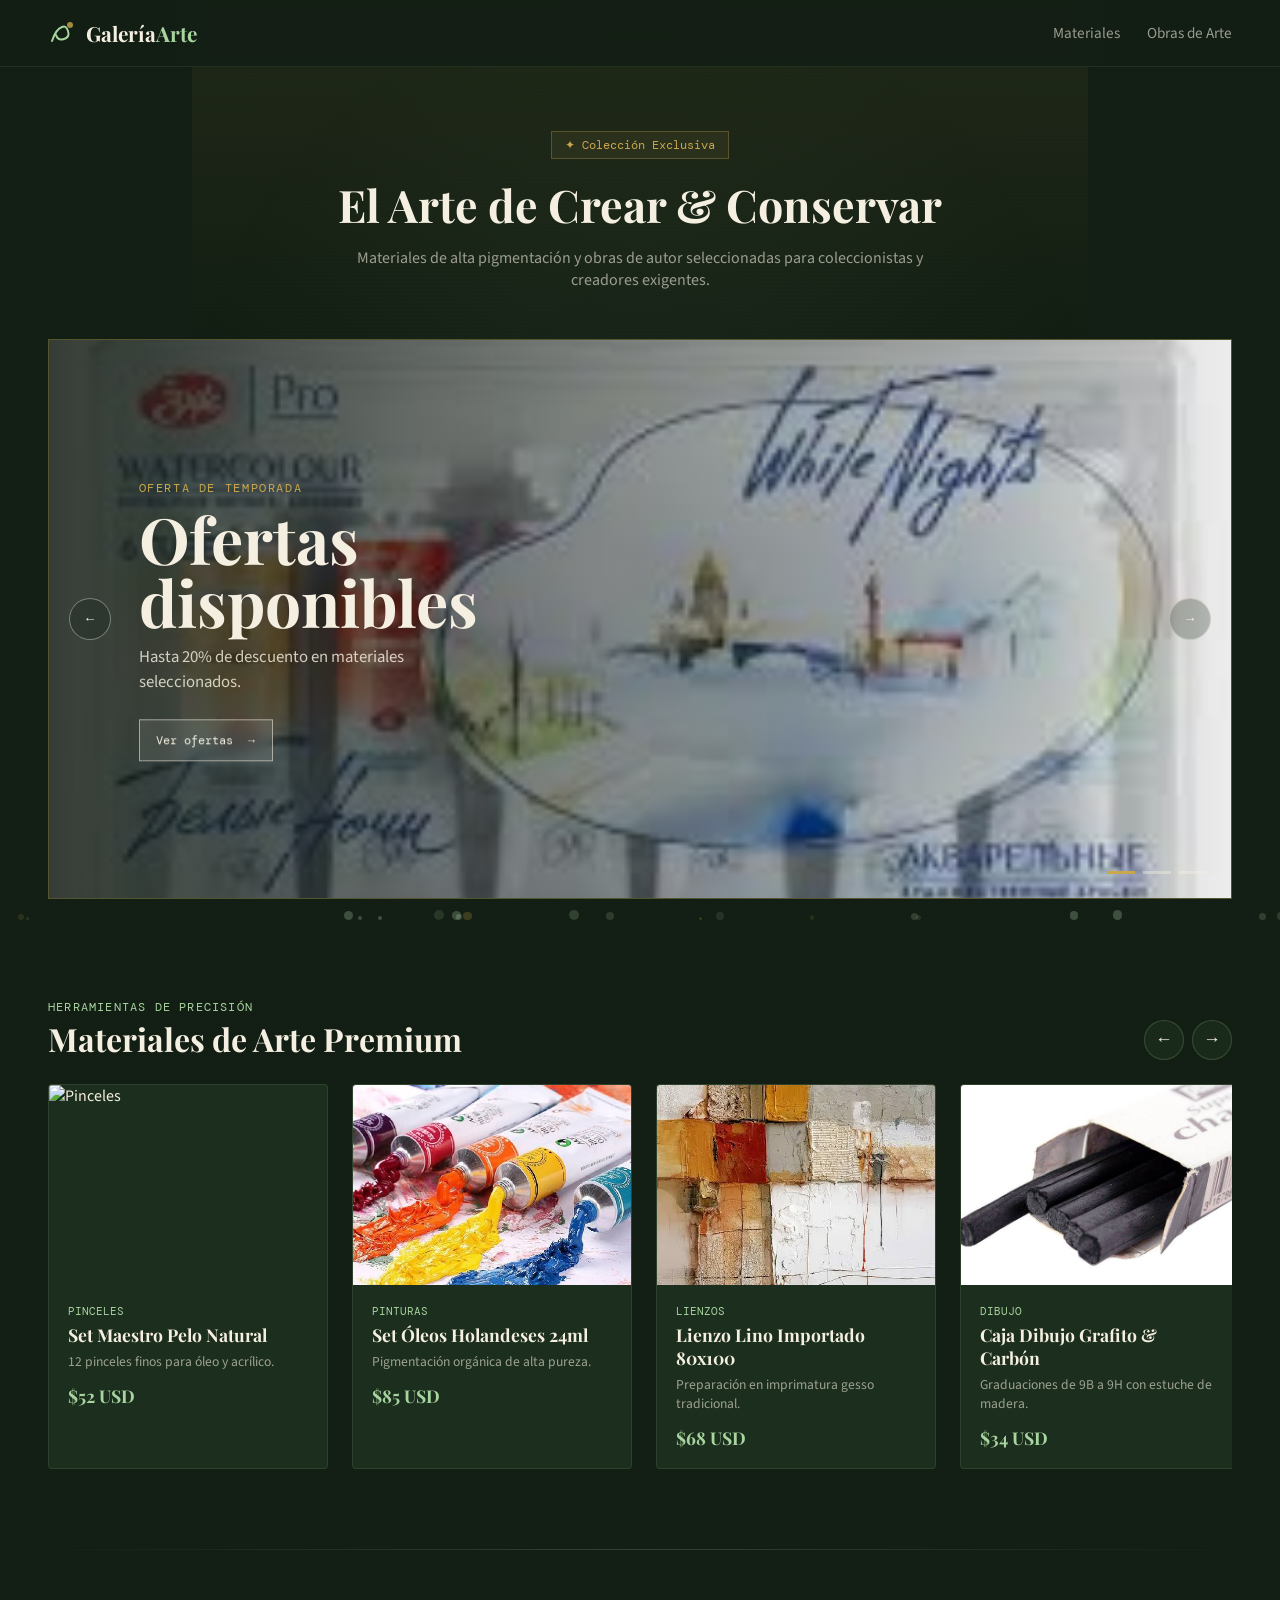
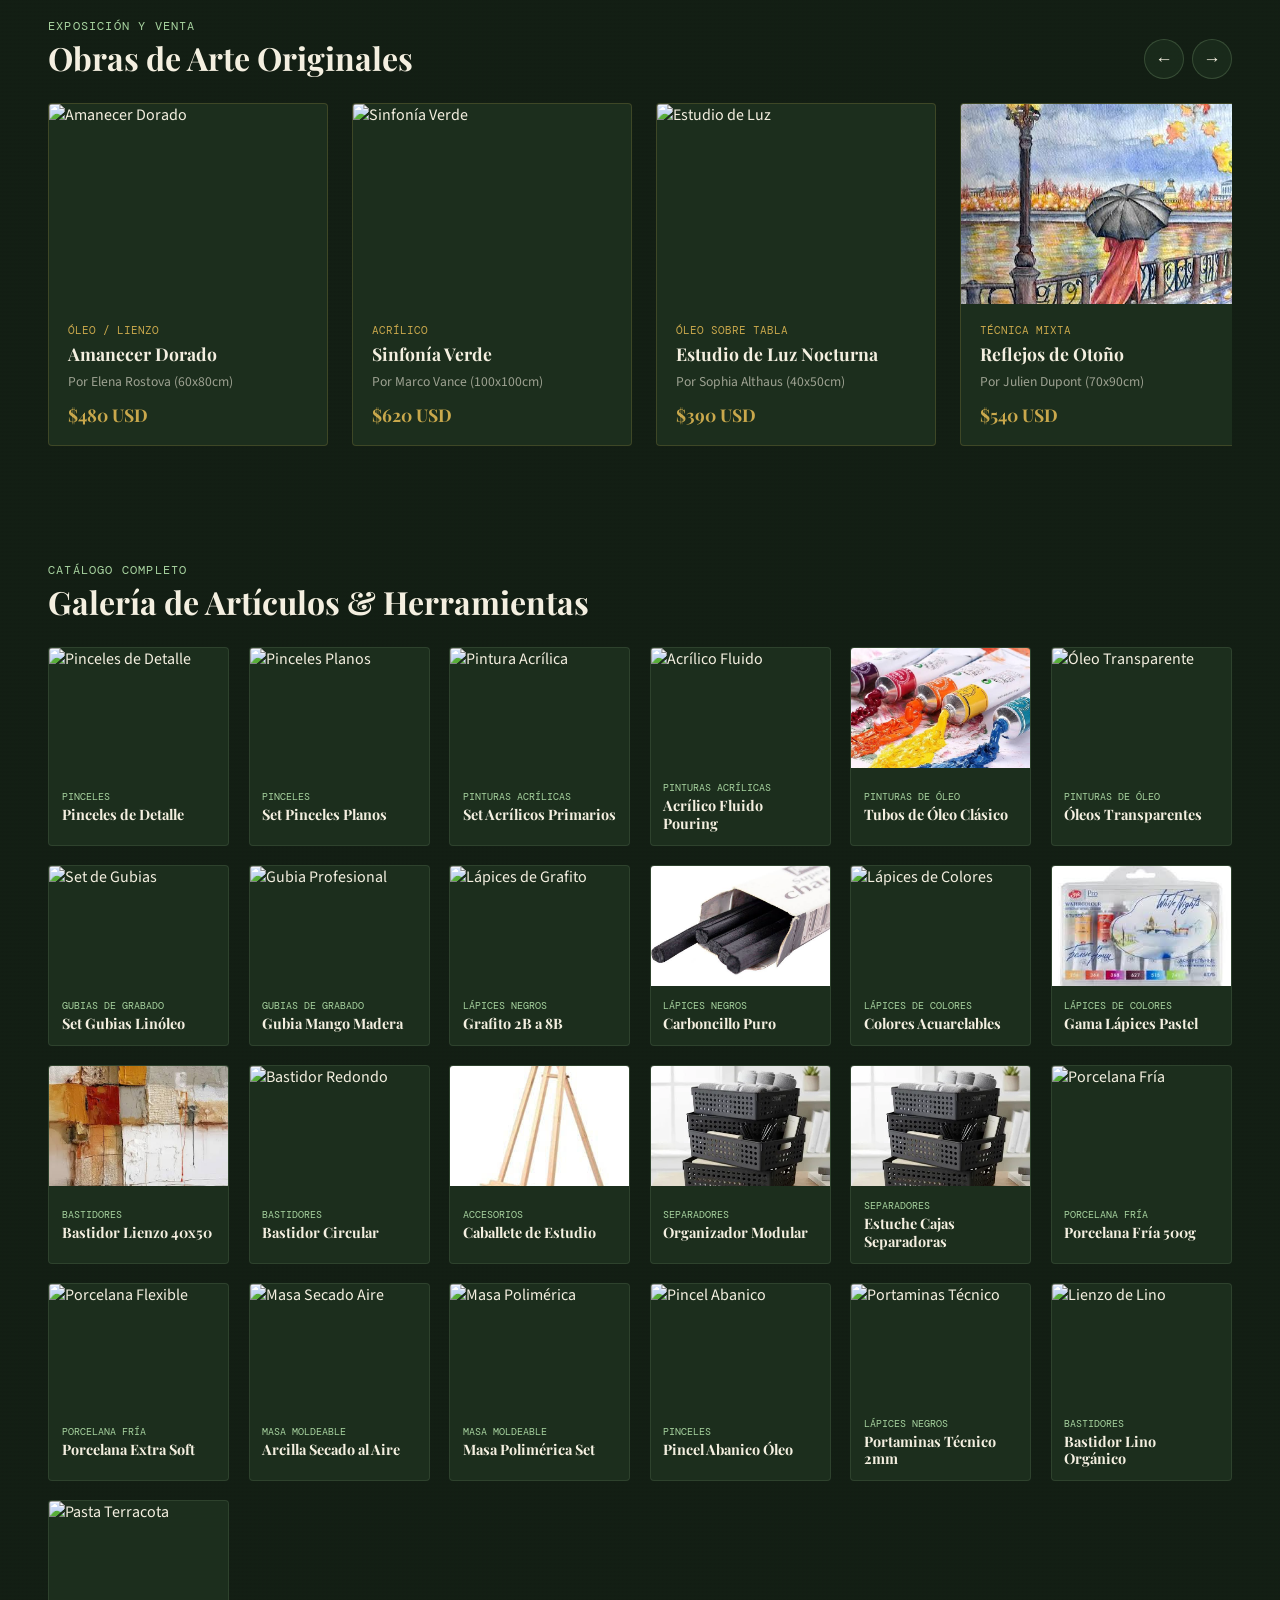
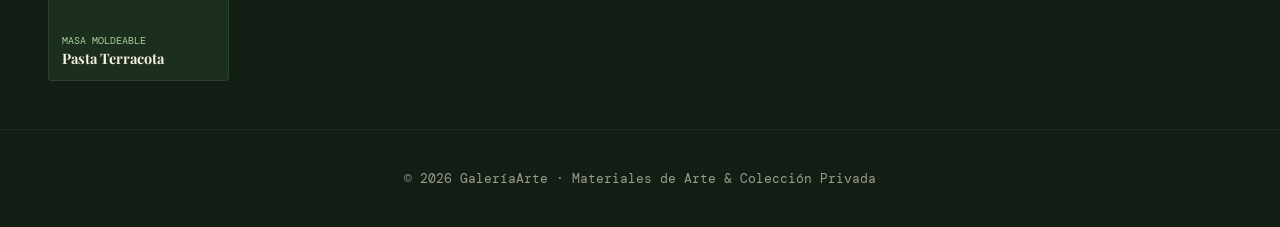
==== index.html @ 0650a0ff "Rename indet.html to index.html" ====
<!DOCTYPE html>
<html lang="es">
<head>
  <meta charset="UTF-8">
  <meta name="viewport" content="width=device-width, initial-scale=1.0">
  <title>GaleríaArte · Materiales y Obras</title>

  <link rel="preconnect" href="https://fonts.googleapis.com">
  <link rel="preconnect" href="https://fonts.gstatic.com" crossorigin>
  <link href="https://fonts.googleapis.com/css2?family=Playfair+Display:ital,wght@0,400;0,600;0,700;1,400&family=Source+Sans+3:wght@300;400;500;600&family=DM+Mono:wght@400;500&display=swap" rel="stylesheet">

  <link rel="stylesheet" href="style.css">
</head>
<body class="wall-texture">

  <div class="museum-spotlight" id="spotlight"></div>
  <div class="light-beam"></div>
  <div id="particles-container"></div>
  
  

  <nav class="navbar">
    <div class="logo">
      <svg width="28" height="28" viewBox="0 0 28 28" fill="none">
        <path d="M4,22 Q8,10 14,8 Q18,6 20,12 Q22,18 16,20 Q10,22 8,16" stroke="#a8d4a0" stroke-width="2" fill="none" stroke-linecap="round"/>
        <circle cx="22" cy="6" r="3" fill="#c9a84c" opacity="0.8"/>
      </svg>
      <span>Galería<span>Arte</span></span>
    </div>
    <div class="nav-links">
      <a href="#materiales">Materiales</a>
      <a href="#obras">Obras de Arte</a>
    </div>
  </nav>

  <header class="hero">
    <div class="hero-content">
      <span class="badge">✦ Colección Exclusiva</span>
      <h1>El Arte de Crear & Conservar</h1>
      <p>Materiales de alta pigmentación y obras de autor seleccionadas para coleccionistas y creadores exigentes.</p>
    </div>
  </header>

  <section class="offers-carousel" aria-label="Ofertas disponibles">
    <div class="offers-track" id="offers-track">
      <article class="offer-slide is-active">
        <img src="Acuarelas.jpg" alt="Paleta de acuarelas en oferta">
        <div class="offer-overlay">
          <span class="offer-kicker">OFERTA DE TEMPORADA</span>
          <h2>Ofertas disponibles</h2>
          <p>Hasta 20% de descuento en materiales seleccionados.</p>
          <a class="offer-button" href="#materiales">Ver ofertas <span aria-hidden="true">&rarr;</span></a>
        </div>
      </article>
      <article class="offer-slide">
        <img src="Oleo%20en%20tubos.jpg" alt="Tubos de óleo en oferta">
        <div class="offer-overlay">
          <span class="offer-kicker">SELECCIÓN DEL MES</span>
          <h2>Color que permanece</h2>
          <p>Óleos premium con precio especial por tiempo limitado.</p>
          <a class="offer-button" href="#materiales">Descubrir selección <span aria-hidden="true">&rarr;</span></a>
        </div>
      </article>
      <article class="offer-slide">
        <img src="Caballete.jpg" alt="Caballete de estudio en oferta">
        <div class="offer-overlay">
          <span class="offer-kicker">PARA TU ESTUDIO</span>
          <h2>Equipa tu espacio</h2>
          <p>Accesorios de estudio con envío especial esta semana.</p>
          <a class="offer-button" href="#materiales">Ver accesorios <span aria-hidden="true">&rarr;</span></a>
        </div>
      </article>
    </div>
    <button class="offer-arrow offer-arrow-prev" type="button" aria-label="Oferta anterior">&larr;</button>
    <button class="offer-arrow offer-arrow-next" type="button" aria-label="Siguiente oferta">&rarr;</button>
    <div class="offer-dots" aria-label="Seleccionar oferta">
      <button class="offer-dot is-active" type="button" aria-label="Mostrar oferta 1"></button>
      <button class="offer-dot" type="button" aria-label="Mostrar oferta 2"></button>
      <button class="offer-dot" type="button" aria-label="Mostrar oferta 3"></button>
    </div>
  </section>

  <section class="section-container" id="materiales">
    <div class="section-header">
      <div>
        <span class="section-subtitle">HERRAMIENTAS DE PRECISIÓN</span>
        <h2 class="section-title">Materiales de Arte Premium</h2>
      </div>
      <div class="carousel-controls">
        <button class="btn-arrow" onclick="scrollCarousel('carousel-materiales', -320)">&larr;</button>
        <button class="btn-arrow" onclick="scrollCarousel('carousel-materiales', 320)">&rarr;</button>
      </div>
    </div>

    <div class="carousel-wrapper">
      <div class="carousel-track" id="carousel-materiales">
        <div class="museum-card">
          <div class="card-image"><img src="https://images.unsplash.com/photo-1513364776144-60967b0f800f?w=600&fit=crop" alt="Pinceles"></div>
          <div class="card-info">
            <span class="card-cat">PINCELES</span>
            <h3>Set Maestro Pelo Natural</h3>
            <p>12 pinceles finos para óleo y acrílico.</p>
            <div class="card-price">$52 USD</div>
          </div>
        </div>
        <div class="museum-card">
          <div class="card-image"><img src="Oleo%20en%20tubos.jpg" alt="Óleos"></div>
          <div class="card-info">
            <span class="card-cat">PINTURAS</span>
            <h3>Set Óleos Holandeses 24ml</h3>
            <p>Pigmentación orgánica de alta pureza.</p>
            <div class="card-price">$85 USD</div>
          </div>
        </div>
        <div class="museum-card">
          <div class="card-image"><img src="orizonte%20de%20texturas.jpg" alt="Lienzo"></div>
          <div class="card-info">
            <span class="card-cat">LIENZOS</span>
            <h3>Lienzo Lino Importado 80x100</h3>
            <p>Preparación en imprimatura gesso tradicional.</p>
            <div class="card-price">$68 USD</div>
          </div>
        </div>
        <div class="museum-card">
          <div class="card-image"><img src="Carboncillo.jpg" alt="Lápices"></div>
          <div class="card-info">
            <span class="card-cat">DIBUJO</span>
            <h3>Caja Dibujo Grafito & Carbón</h3>
            <p>Graduaciones de 9B a 9H con estuche de madera.</p>
            <div class="card-price">$34 USD</div>
          </div>
        </div>
        <div class="museum-card">
          <div class="card-image"><img src="Acuarelas.jpg" alt="Acuarelas"></div>
          <div class="card-info">
            <span class="card-cat">PINTURAS</span>
            <h3>Paleta Acuarela Botánica</h3>
            <p>24 godets metálicos de brillo natural.</p>
            <div class="card-price">$60 USD</div>
          </div>
        </div>
        <div class="museum-card">
          <div class="card-image"><img src="Caballete.jpg" alt="Caballete"></div>
          <div class="card-info">
            <span class="card-cat">ACCESORIOS</span>
            <h3>Caballete de Estudio Madera</h3>
            <p>Estructura regulable en haya maciza.</p>
            <div class="card-price">$110 USD</div>
          </div>
        </div>
        <div class="museum-card">
          <div class="card-image"><img src="https://images.unsplash.com/photo-1607604276583-eef5d076aa5f?w=600&fit=crop" alt="Papel"></div>
          <div class="card-info">
            <span class="card-cat">PAPELES</span>
            <h3>Bloc Algodón 300g Acuarela</h3>
            <p>20 hojas de grano fino prensado en frío.</p>
            <div class="card-price">$29 USD</div>
          </div>
        </div>
        <div class="museum-card">
          <div class="card-image"><img src="https://images.unsplash.com/photo-1569172122301-bc5008bc09c5?w=600&fit=crop" alt="Paleta"></div>
          <div class="card-info">
            <span class="card-cat">ACCESORIOS</span>
            <h3>Paleta de Vidrio Templado</h3>
            <p>Superficie neutra fácil de limpiar.</p>
            <div class="card-price">$38 USD</div>
          </div>
        </div>
        <div class="museum-card">
          <div class="card-image"><img src="Cajon%20organizador.webp" alt="Cajón organizador"></div>
          <div class="card-info">
            <span class="card-cat">ORGANIZACIÓN</span>
            <h3>Cajón Organizador de Estudio</h3>
            <p>Compartimentos para guardar herramientas y materiales.</p>
            <div class="card-price">$45 USD</div>
          </div>
        </div>
      </div>
    </div>
  </section>

  <div class="divider"></div>

  <section class="section-container" id="obras">
    <div class="section-header">
      <div>
        <span class="section-subtitle">EXPOSICIÓN Y VENTA</span>
        <h2 class="section-title">Obras de Arte Originales</h2>
      </div>
      <div class="carousel-controls">
        <button class="btn-arrow" onclick="scrollCarousel('carousel-obras', -320)">&larr;</button>
        <button class="btn-arrow" onclick="scrollCarousel('carousel-obras', 320)">&rarr;</button>
      </div>
    </div>

    <div class="carousel-wrapper">
      <div class="carousel-track" id="carousel-obras">
        <div class="museum-card artwork-card">
          <div class="card-image"><img src="https://images.unsplash.com/photo-1579783900882-c0d3dad7b119?w=600&fit=crop" alt="Amanecer Dorado"></div>
          <div class="card-info">
            <span class="card-cat">ÓLEO / LIENZO</span>
            <h3>Amanecer Dorado</h3>
            <p>Por Elena Rostova (60x80cm)</p>
            <div class="card-price gold">$480 USD</div>
          </div>
        </div>
        <div class="museum-card artwork-card">
          <div class="card-image"><img src="https://images.unsplash.com/photo-1541701494587-cb58502866ab?w=600&fit=crop" alt="Sinfonía Verde"></div>
          <div class="card-info">
            <span class="card-cat">ACRÍLICO</span>
            <h3>Sinfonía Verde</h3>
            <p>Por Marco Vance (100x100cm)</p>
            <div class="card-price gold">$620 USD</div>
          </div>
        </div>
        <div class="museum-card artwork-card">
          <div class="card-image"><img src="https://images.unsplash.com/photo-1578321272176-b7bbc0679853?w=600&fit=crop" alt="Estudio de Luz"></div>
          <div class="card-info">
            <span class="card-cat">ÓLEO SOBRE TABLA</span>
            <h3>Estudio de Luz Nocturna</h3>
            <p>Por Sophia Althaus (40x50cm)</p>
            <div class="card-price gold">$390 USD</div>
          </div>
        </div>
        <div class="museum-card artwork-card">
          <div class="card-image"><img src="Reflejos%20de%20Otoño.jpg" alt="Reflejos"></div>
          <div class="card-info">
            <span class="card-cat">TÉCNICA MIXTA</span>
            <h3>Reflejos de Otoño</h3>
            <p>Por Julien Dupont (70x90cm)</p>
            <div class="card-price gold">$540 USD</div>
          </div>
        </div>
        <div class="museum-card artwork-card">
          <div class="card-image"><img src="https://images.unsplash.com/photo-1513364776144-60967b0f800f?w=600&fit=crop" alt="Geometría"></div>
          <div class="card-info">
            <span class="card-cat">ABSTRACTO</span>
            <h3>Geometría de la Mente</h3>
            <p>Por Clara Morales (80x120cm)</p>
            <div class="card-price gold">$710 USD</div>
          </div>
        </div>
        <div class="museum-card artwork-card">
          <div class="card-image"><img src="https://images.unsplash.com/photo-1579783900882-c0d3dad7b119?w=600&fit=crop" alt="Crepúsculo"></div>
          <div class="card-info">
            <span class="card-cat">ACUARELA FINAS</span>
            <h3>Crepúsculo Efímero</h3>
            <p>Por Hiroshi Tanaka (50x70cm)</p>
            <div class="card-price gold">$310 USD</div>
          </div>
        </div>
        <div class="museum-card artwork-card">
          <div class="card-image"><img src="https://images.unsplash.com/photo-1607604276583-eef5d076aa5f?w=600&fit=crop" alt="Retrato"></div>
          <div class="card-info">
            <span class="card-cat">CARBONCILLO</span>
            <h3>Sombra y Mirada</h3>
            <p>Por Mateo Benítez (45x60cm)</p>
            <div class="card-price gold">$280 USD</div>
          </div>
        </div>
        <div class="museum-card artwork-card">
          <div class="card-image"><img src="https://images.unsplash.com/photo-1578321272176-b7bbc0679853?w=600&fit=crop" alt="Horizonte"></div>
          <div class="card-info">
            <span class="card-cat">ÓLEO ESPÁTULA</span>
            <h3>Horizonte de Texturas</h3>
            <p>Por Andrea Castelli (90x90cm)</p>
            <div class="card-price gold">$850 USD</div>
          </div>
        </div>
      </div>
    </div>
  </section>
  <!-- SECCIÓN GALERÍA CATÁLOGO 4x6 (24 ARTÍCULOS) -->
<section class="section-container" id="galeria-catalogo">
  <div class="section-header">
    <div>
      <span class="section-subtitle">CATÁLOGO COMPLETO</span>
      <h2 class="section-title">Galería de Artículos & Herramientas</h2>
    </div>
  </div>

  <div class="gallery-grid-4x6">
    <!-- 1. Pinceles -->
    <div class="grid-item">
      <div class="item-img"><img src="https://images.unsplash.com/photo-1513364776144-60967b0f800f?w=500&fit=crop" alt="Pinceles de Detalle"></div>
      <div class="item-info">
        <span class="item-cat">Pinceles</span>
        <h4>Pinceles de Detalle</h4>
      </div>
    </div>
    <!-- 2. Pinceles -->
    <div class="grid-item">
      <div class="item-img"><img src="https://images.unsplash.com/photo-1580582932707-520aed937b7b?w=500&fit=crop" alt="Pinceles Planos"></div>
      <div class="item-info">
        <span class="item-cat">Pinceles</span>
        <h4>Set Pinceles Planos</h4>
      </div>
    </div>

    <!-- 3. Pinturas Acrílicas -->
    <div class="grid-item">
      <div class="item-img"><img src="https://images.unsplash.com/photo-1560421683-6856ea585c78?w=500&fit=crop" alt="Pintura Acrílica"></div>
      <div class="item-info">
        <span class="item-cat">Pinturas Acrílicas</span>
        <h4>Set Acrílicos Primarios</h4>
      </div>
    </div>
    <!-- 4. Pinturas Acrílicas -->
    <div class="grid-item">
      <div class="item-img"><img src="https://images.unsplash.com/photo-1579783900882-c0d3dad7b119?w=500&fit=crop" alt="Acrílico Fluido"></div>
      <div class="item-info">
        <span class="item-cat">Pinturas Acrílicas</span>
        <h4>Acrílico Fluido Pouring</h4>
      </div>
    </div>

    <!-- 5. Pinturas de Óleo -->
    <div class="grid-item">
      <div class="item-img"><img src="Oleo%20en%20tubos.jpg" alt="Óleos Profesionales"></div>
      <div class="item-info">
        <span class="item-cat">Pinturas de Óleo</span>
        <h4>Tubos de Óleo Clásico</h4>
      </div>
    </div>
    <!-- 6. Pinturas de Óleo -->
    <div class="grid-item">
      <div class="item-img"><img src="https://images.unsplash.com/photo-1541701494587-cb58502866ab?w=500&fit=crop" alt="Óleo Transparente"></div>
      <div class="item-info">
        <span class="item-cat">Pinturas de Óleo</span>
        <h4>Óleos Transparentes</h4>
      </div>
    </div>

    <!-- 7. Gubias de Grabado -->
    <div class="grid-item">
      <div class="item-img"><img src="https://images.unsplash.com/photo-1544717305-2782549b5136?w=500&fit=crop" alt="Set de Gubias"></div>
      <div class="item-info">
        <span class="item-cat">Gubias de Grabado</span>
        <h4>Set Gubias Linóleo</h4>
      </div>
    </div>
    <!-- 8. Gubias de Grabado -->
    <div class="grid-item">
      <div class="item-img"><img src="https://images.unsplash.com/photo-1503387762-592deb58ef4e?w=500&fit=crop" alt="Gubia Profesional"></div>
      <div class="item-info">
        <span class="item-cat">Gubias de Grabado</span>
        <h4>Gubia Mango Madera</h4>
      </div>
    </div>

    <!-- 9. Lápices Negros -->
    <div class="grid-item">
      <div class="item-img"><img src="https://images.unsplash.com/photo-1513542789411-b6a5d4f31634?w=500&fit=crop" alt="Lápices de Grafito"></div>
      <div class="item-info">
        <span class="item-cat">Lápices Negros</span>
        <h4>Grafito 2B a 8B</h4>
      </div>
    </div>
    <!-- 10. Lápices Negros -->
    <div class="grid-item">
      <div class="item-img"><img src="Carboncillo.jpg" alt="Lápiz Carboncillo"></div>
      <div class="item-info">
        <span class="item-cat">Lápices Negros</span>
        <h4>Carboncillo Puro</h4>
      </div>
    </div>

    <!-- 11. Lápices de Colores -->
    <div class="grid-item">
      <div class="item-img"><img src="https://images.unsplash.com/photo-1618005182384-a83a8bd57fbe?w=500&fit=crop" alt="Lápices de Colores"></div>
      <div class="item-info">
        <span class="item-cat">Lápices de Colores</span>
        <h4>Colores Acuarelables</h4>
      </div>
    </div>
    <!-- 12. Lápices de Colores -->
    <div class="grid-item">
      <div class="item-img"><img src="Acuarelas.jpg" alt="Lápices Pastel"></div>
      <div class="item-info">
        <span class="item-cat">Lápices de Colores</span>
        <h4>Gama Lápices Pastel</h4>
      </div>
    </div>

    <!-- 13. Bastidores -->
    <div class="grid-item">
      <div class="item-img"><img src="orizonte%20de%20texturas.jpg" alt="Bastidor Entelado"></div>
      <div class="item-info">
        <span class="item-cat">Bastidores</span>
        <h4>Bastidor Lienzo 40x50</h4>
      </div>
    </div>
    <!-- 14. Bastidores -->
    <div class="grid-item">
      <div class="item-img"><img src="https://images.unsplash.com/photo-1578321272176-b7bbc0679853?w=500&fit=crop" alt="Bastidor Redondo"></div>
      <div class="item-info">
        <span class="item-cat">Bastidores</span>
        <h4>Bastidor Circular</h4>
      </div>
    </div>

    <!-- Caballete de estudio -->
    <div class="grid-item">
      <div class="item-img"><img src="Caballete.jpg" alt="Caballete de Estudio"></div>
      <div class="item-info">
        <span class="item-cat">Accesorios</span>
        <h4>Caballete de Estudio</h4>
      </div>
    </div>

    <!-- 15. Separadores de Artículos -->
    <div class="grid-item">
      <div class="item-img"><img src="Cajon%20organizador.webp" alt="Organizador Escritorio"></div>
      <div class="item-info">
        <span class="item-cat">Separadores</span>
        <h4>Organizador Modular</h4>
      </div>
    </div>
    <!-- 16. Separadores de Artículos -->
    <div class="grid-item">
      <div class="item-img"><img src="Cajon%20organizador.webp" alt="Caja Separadora"></div>
      <div class="item-info">
        <span class="item-cat">Separadores</span>
        <h4>Estuche Cajas Separadoras</h4>
      </div>
    </div>

    <!-- 17. Porcelana Fría -->
    <div class="grid-item">
      <div class="item-img"><img src="https://images.unsplash.com/photo-1565193566173-7a0ee3dbe261?w=500&fit=crop" alt="Porcelana Fría"></div>
      <div class="item-info">
        <span class="item-cat">Porcelana Fría</span>
        <h4>Porcelana Fría 500g</h4>
      </div>
    </div>
    <!-- 18. Porcelana Fría -->
    <div class="grid-item">
      <div class="item-img"><img src="https://images.unsplash.com/photo-1578749556568-bc2c40e68b61?w=500&fit=crop" alt="Porcelana Flexible"></div>
      <div class="item-info">
        <span class="item-cat">Porcelana Fría</span>
        <h4>Porcelana Extra Soft</h4>
      </div>
    </div>

    <!-- 19. Masa Moldeable -->
    <div class="grid-item">
      <div class="item-img"><img src="https://images.unsplash.com/photo-1596461404969-9ae70f2830c1?w=500&fit=crop" alt="Masa Secado Aire"></div>
      <div class="item-info">
        <span class="item-cat">Masa Moldeable</span>
        <h4>Arcilla Secado al Aire</h4>
      </div>
    </div>
    <!-- 20. Masa Moldeable -->
    <div class="grid-item">
      <div class="item-img"><img src="https://images.unsplash.com/photo-1513542789411-b6a5d4f31634?w=500&fit=crop" alt="Masa Polimérica"></div>
      <div class="item-info">
        <span class="item-cat">Masa Moldeable</span>
        <h4>Masa Polimérica Set</h4>
      </div>
    </div>

    <!-- 21. Pinceles Extra -->
    <div class="grid-item">
      <div class="item-img"><img src="https://images.unsplash.com/photo-1607604276583-eef5d076aa5f?w=500&fit=crop" alt="Pincel Abanico"></div>
      <div class="item-info">
        <span class="item-cat">Pinceles</span>
        <h4>Pincel Abanico Óleo</h4>
      </div>
    </div>
    <!-- 22. Lápices Negros Extra -->
    <div class="grid-item">
      <div class="item-img"><img src="https://images.unsplash.com/photo-1513542789411-b6a5d4f31634?w=500&fit=crop" alt="Portaminas Técnico"></div>
      <div class="item-info">
        <span class="item-cat">Lápices Negros</span>
        <h4>Portaminas Técnico 2mm</h4>
      </div>
    </div>
    <!-- 23. Bastidores Extra -->
    <div class="grid-item">
      <div class="item-img"><img src="https://images.unsplash.com/photo-1541701494587-cb58502866ab?w=500&fit=crop" alt="Lienzo de Lino"></div>
      <div class="item-info">
        <span class="item-cat">Bastidores</span>
        <h4>Bastidor Lino Orgánico</h4>
      </div>
    </div>
    <!-- 24. Masa Moldeable Extra -->
    <div class="grid-item">
      <div class="item-img"><img src="https://images.unsplash.com/photo-1596461404969-9ae70f2830c1?w=500&fit=crop" alt="Pasta Terracota"></div>
      <div class="item-info">
        <span class="item-cat">Masa Moldeable</span>
        <h4>Pasta Terracota</h4>
      </div>
    </div>
  </div>
  </section>
  <footer class="footer">
    <p>© 2026 GaleríaArte · Materiales de Arte & Colección Privada</p>
  </footer>

  <div class="art-modal" id="art-modal" role="dialog" aria-modal="true" aria-labelledby="modal-title" aria-hidden="true">
    <div class="modal-backdrop" data-close-modal></div>
    <div class="modal-content">
      <button class="modal-close" type="button" aria-label="Cerrar descripción" data-close-modal>&times;</button>
      <img class="modal-image" id="modal-image" src="" alt="">
      <div class="modal-copy">
        <span class="modal-category" id="modal-category"></span>
        <h2 id="modal-title"></h2>
        <p id="modal-description"></p>
      </div>
    </div>
  </div>

  <script src="JavaScript"></script>
</body>
</html>
---- style.css ----
:root {
  --background: #131f14;
  --card-bg: #1c2e1d;
  --primary: #a8d4a0;
  --gold: #c9a84c;
  --text-main: #f4efe0;
  --text-sub: rgba(244, 239, 224, 0.6);
  --font-display: 'Playfair Display', Georgia, serif;
  --font-body: 'Source Sans 3', sans-serif;
  --font-mono: 'DM Mono', monospace;
}

* {
  box-sizing: border-box;
  margin: 0;
  padding: 0;
}

html {
  scroll-behavior: smooth;
}

body {
  background-color: var(--background);
  color: var(--text-main);
  font-family: var(--font-body);
  overflow-x: hidden;
  min-height: 100vh;
}

.wall-texture {
  background-image:
    repeating-linear-gradient(0deg, transparent, transparent 2px, rgba(0,0,0,0.03) 2px, rgba(0,0,0,0.03) 4px),
    repeating-linear-gradient(90deg, transparent, transparent 2px, rgba(0,0,0,0.02) 2px, rgba(0,0,0,0.02) 4px);
}

/* Luces de fondo */
.museum-spotlight {
  position: fixed;
  inset: 0;
  z-index: 1;
  pointer-events: none;
  background: radial-gradient(circle at var(--mx, 50%) var(--my, 50%), rgba(168, 212, 160, 0.05) 0%, transparent 60%);
}

.light-beam {
  position: fixed;
  top: 0;
  left: 50%;
  transform: translateX(-50%);
  width: 70%;
  height: 350px;
  z-index: 0;
  pointer-events: none;
  background: linear-gradient(to bottom, rgba(201, 168, 76, 0.08) 0%, transparent 100%);
}

/* Navegación */
.navbar {
  position: sticky;
  top: 0;
  z-index: 50;
  display: flex;
  justify-content: space-between;
  align-items: center;
  padding: 1.2rem 3rem;
  background: rgba(19, 31, 20, 0.9);
  backdrop-filter: blur(12px);
  border-bottom: 1px solid rgba(168, 212, 160, 0.1);
}

.logo {
  display: flex;
  align-items: center;
  gap: 0.6rem;
  font-family: var(--font-display);
  font-size: 1.3rem;
  font-weight: bold;
}
.logo span span { color: var(--primary); }

.nav-links a {
  color: var(--text-sub);
  text-decoration: none;
  margin-left: 1.5rem;
  font-size: 0.95rem;
  transition: color 0.2s;
}
.nav-links a:hover { color: var(--primary); }

/* Hero */
.hero {
  position: relative;
  z-index: 2;
  text-align: center;
  padding: 4rem 2rem 2rem;
}
.badge {
  display: inline-block;
  padding: 0.3rem 0.8rem;
  font-family: var(--font-mono);
  font-size: 0.75rem;
  color: var(--gold);
  border: 1px solid rgba(201, 168, 76, 0.3);
  background: rgba(201, 168, 76, 0.08);
  margin-bottom: 1rem;
}
.hero h1 {
  font-family: var(--font-display);
  font-size: 2.8rem;
  margin-bottom: 0.8rem;
}
.hero p {
  color: var(--text-sub);
  max-width: 600px;
  margin: 0 auto;
}

/* Carrusel destacado de ofertas */
.offers-carousel {
  position: relative;
  z-index: 2;
  width: calc(100% - 6rem);
  max-width: 1500px;
  height: clamp(340px, 48vw, 560px);
  margin: 1rem auto 3rem;
  overflow: hidden;
  border: 1px solid rgba(201, 168, 76, 0.32);
  background: var(--card-bg);
}

.offers-track,
.offer-slide {
  width: 100%;
  height: 100%;
}

.offers-track {
  display: flex;
  transition: transform 0.7s ease;
}

.offer-slide {
  position: relative;
  flex: 0 0 100%;
  overflow: hidden;
}

.offer-slide::after {
  position: absolute;
  inset: 0;
  content: '';
  background: linear-gradient(90deg, rgba(8, 18, 9, 0.82) 0%, rgba(8, 18, 9, 0.45) 42%, rgba(8, 18, 9, 0.08) 100%);
}

.offer-slide img {
  width: 100%;
  height: 100%;
  object-fit: cover;
  transition: transform 6s ease;
}

.offer-slide.is-active img {
  transform: scale(1.04);
}

.offer-overlay {
  position: absolute;
  z-index: 1;
  top: 50%;
  left: clamp(2rem, 7vw, 7rem);
  width: min(480px, 70%);
  transform: translateY(-50%);
}

.offer-kicker {
  color: var(--gold);
  font-family: var(--font-mono);
  font-size: 0.72rem;
  letter-spacing: 0.14em;
}

.offer-overlay h2 {
  margin: 0.65rem 0 0.7rem;
  font-family: var(--font-display);
  font-size: clamp(2.2rem, 5vw, 4.8rem);
  line-height: 0.98;
}

.offer-overlay p {
  max-width: 360px;
  color: rgba(244, 239, 224, 0.82);
  font-size: 1.05rem;
  line-height: 1.5;
}

.offer-button {
  display: inline-flex;
  align-items: center;
  gap: 0.9rem;
  margin-top: 1.5rem;
  padding: 0.75rem 1.05rem;
  border: 1px solid rgba(244, 239, 224, 0.55);
  background: rgba(244, 239, 224, 0.1);
  color: var(--text-main);
  font-family: var(--font-mono);
  font-size: 0.75rem;
  text-decoration: none;
  backdrop-filter: blur(7px);
  transition: background 0.25s ease, border-color 0.25s ease;
}

.offer-button:hover,
.offer-button:focus-visible {
  border-color: var(--gold);
  background: rgba(201, 168, 76, 0.34);
}

.offer-arrow {
  position: absolute;
  z-index: 2;
  top: 50%;
  width: 42px;
  height: 42px;
  border: 1px solid rgba(244, 239, 224, 0.4);
  border-radius: 50%;
  background: rgba(19, 31, 20, 0.25);
  color: var(--text-main);
  cursor: pointer;
  transform: translateY(-50%);
  backdrop-filter: blur(6px);
  transition: background 0.2s ease;
}

.offer-arrow:hover,
.offer-arrow:focus-visible {
  background: rgba(201, 168, 76, 0.72);
}

.offer-arrow-prev { left: 1.25rem; }
.offer-arrow-next { right: 1.25rem; }

.offer-dots {
  position: absolute;
  z-index: 2;
  right: 1.5rem;
  bottom: 1.5rem;
  display: flex;
  gap: 0.5rem;
}

.offer-dot {
  width: 28px;
  height: 3px;
  padding: 0;
  border: 0;
  background: rgba(244, 239, 224, 0.4);
  cursor: pointer;
}

.offer-dot.is-active,
.offer-dot:hover,
.offer-dot:focus-visible {
  background: var(--gold);
}

/* Secciones y Carrusel */
.section-container {
  position: relative;
  z-index: 2;
  padding: 3rem;
}

.section-header {
  display: flex;
  justify-content: space-between;
  align-items: flex-end;
  margin-bottom: 1.5rem;
}
.section-subtitle {
  font-family: var(--font-mono);
  font-size: 0.75rem;
  color: var(--primary);
  letter-spacing: 0.1em;
}
.section-title {
  font-family: var(--font-display);
  font-size: 2rem;
}

.carousel-controls {
  display: flex;
  gap: 0.5rem;
}
.btn-arrow {
  background: rgba(28, 46, 29, 0.8);
  border: 1px solid rgba(168, 212, 160, 0.2);
  color: var(--text-main);
  width: 40px;
  height: 40px;
  border-radius: 50%;
  cursor: pointer;
  font-size: 1.1rem;
  transition: all 0.2s;
}
.btn-arrow:hover {
  background: var(--primary);
  color: #131f14;
}

/* Desplazamiento del Carrusel */
.carousel-wrapper {
  width: 100%;
  overflow: hidden;
}

.carousel-track {
  display: flex;
  gap: 1.5rem;
  overflow-x: auto;
  scroll-behavior: smooth;
  scroll-snap-type: x mandatory;
  padding-bottom: 1rem;
}

.carousel-track::-webkit-scrollbar {
  display: none; /* Ocultar barra de scroll */
}

/* Tarjetas */
.museum-card {
  flex: 0 0 280px;
  scroll-snap-align: start;
  background: var(--card-bg);
  border: 1px solid rgba(168, 212, 160, 0.12);
  border-radius: 4px;
  overflow: hidden;
  cursor: pointer;
  transition: transform 0.3s ease, box-shadow 0.3s ease;
}

.museum-card:hover {
  transform: translateY(-6px);
  box-shadow: 0 12px 30px rgba(0, 0, 0, 0.5);
  border-color: rgba(168, 212, 160, 0.3);
}

.artwork-card {
  border-color: rgba(201, 168, 76, 0.2);
}
.artwork-card:hover {
  border-color: var(--gold);
}

.card-image {
  width: 100%;
  height: 200px;
  overflow: hidden;
}
.card-image img {
  width: 100%;
  height: 100%;
  object-fit: cover;
  transition: transform 0.5s ease;
}
.museum-card:hover .card-image img {
  transform: scale(1.08);
}

.card-info {
  padding: 1.2rem;
}
.card-cat {
  font-family: var(--font-mono);
  font-size: 0.7rem;
  color: var(--primary);
  display: block;
  margin-bottom: 0.3rem;
}
.artwork-card .card-cat {
  color: var(--gold);
}
.card-info h3 {
  font-family: var(--font-display);
  font-size: 1.1rem;
  margin-bottom: 0.4rem;
}
.card-info p {
  font-size: 0.85rem;
  color: var(--text-sub);
  margin-bottom: 0.8rem;
}
.card-price {
  font-family: var(--font-display);
  font-weight: bold;
  font-size: 1.1rem;
  color: var(--primary);
}
.card-price.gold {
  color: var(--gold);
}

/* Ventana de descripcion de cada tarjeta */
.art-modal {
  position: fixed;
  inset: 0;
  z-index: 100;
  display: grid;
  place-items: center;
  padding: 1.5rem;
  opacity: 0;
  visibility: hidden;
  transition: opacity 0.25s ease, visibility 0.25s ease;
}

.art-modal.is-open {
  opacity: 1;
  visibility: visible;
}

.modal-backdrop {
  position: absolute;
  inset: 0;
  background: rgba(5, 12, 6, 0.82);
  backdrop-filter: blur(5px);
}

.modal-content {
  position: relative;
  z-index: 1;
  display: grid;
  grid-template-columns: minmax(180px, 0.9fr) minmax(240px, 1.1fr);
  width: min(680px, 100%);
  overflow: hidden;
  background: var(--card-bg);
  border: 1px solid rgba(201, 168, 76, 0.45);
  border-radius: 4px;
  box-shadow: 0 24px 70px rgba(0, 0, 0, 0.65);
  transform: translateY(12px) scale(0.98);
  transition: transform 0.25s ease;
}

.art-modal.is-open .modal-content {
  transform: translateY(0) scale(1);
}

.modal-image {
  width: 100%;
  height: 100%;
  min-height: 280px;
  object-fit: cover;
}

.modal-copy {
  align-self: center;
  padding: 2.2rem;
}

.modal-category {
  color: var(--gold);
  font-family: var(--font-mono);
  font-size: 0.7rem;
  letter-spacing: 0.1em;
  text-transform: uppercase;
}

.modal-copy h2 {
  margin: 0.5rem 0 0.9rem;
  font-family: var(--font-display);
  font-size: 1.8rem;
  line-height: 1.1;
}

.modal-copy p {
  color: var(--text-sub);
  line-height: 1.6;
}

.modal-close {
  position: absolute;
  top: 0.7rem;
  right: 0.7rem;
  z-index: 2;
  width: 34px;
  height: 34px;
  border: 1px solid rgba(244, 239, 224, 0.3);
  border-radius: 50%;
  background: rgba(19, 31, 20, 0.8);
  color: var(--text-main);
  cursor: pointer;
  font-size: 1.4rem;
  line-height: 1;
}

.modal-close:hover {
  background: var(--gold);
  color: var(--background);
}

/* Divisor */
.divider {
  height: 1px;
  background: linear-gradient(90deg, transparent, rgba(168,212,160,0.2), transparent);
  margin: 1rem 3rem;
}

/* Footer */
.footer {
  text-align: center;
  padding: 2.5rem;
  border-top: 1px solid rgba(168, 212, 160, 0.08);
  font-family: var(--font-mono);
  font-size: 0.8rem;
  color: var(--text-sub);
}

/* Partículas */
.particle {
  position: fixed;
  pointer-events: none;
  border-radius: 50%;
  z-index: 0;
}
@keyframes floatUp {
  0% { transform: translateY(0); opacity: 0; }
  20% { opacity: 0.4; }
  80% { opacity: 0.2; }
  100% { transform: translateY(-100vh); opacity: 0; }
 
}
/* --- GALERÍA GRID 4x6 --- */
.gallery-grid-4x6 {
  display: grid;
  /* 6 columnas exactas en escritorio */
  grid-template-columns: repeat(6, 1fr); 
  gap: 1.2rem;
  width: 100%;
}

.grid-item {
  background: var(--card-bg);
  border: 1px solid rgba(168, 212, 160, 0.12);
  border-radius: 4px;
  overflow: hidden;
  transition: transform 0.3s ease, border-color 0.3s ease, box-shadow 0.3s ease;
  display: flex;
  flex-direction: column;
}

.grid-item:hover {
  transform: translateY(-4px);
  border-color: var(--primary);
  box-shadow: 0 8px 20px rgba(0, 0, 0, 0.4);
}

.item-img {
  width: 100%;
  height: 120px;
  overflow: hidden;
}

.item-img img {
  width: 100%;
  height: 100%;
  object-fit: cover;
  transition: transform 0.4s ease;
}

.grid-item:hover .item-img img {
  transform: scale(1.1);
}

.item-info {
  padding: 0.8rem;
  flex-grow: 1;
  display: flex;
  flex-direction: column;
  justify-content: center;
}

.item-cat {
  font-family: var(--font-mono);
  font-size: 0.65rem;
  color: var(--primary);
  display: block;
  margin-bottom: 0.2rem;
  text-transform: uppercase;
}

.item-info h4 {
  font-family: var(--font-display);
  font-size: 0.9rem;
  color: var(--text-main);
  line-height: 1.2;
}

/* Adaptación para pantallas más pequeñas (Responsivo) */
@media (max-width: 1200px) {
  .gallery-grid-4x6 {
    grid-template-columns: repeat(4, 1fr); /* 4 columnas en laptops */
  }
}

@media (max-width: 768px) {
  .gallery-grid-4x6 {
    grid-template-columns: repeat(2, 1fr); /* 2 columnas en tablets */
  }
}

@media (max-width: 480px) {
  .gallery-grid-4x6 {
    grid-template-columns: 1fr; /* 1 columna en móviles */
  }
}

@media (max-width: 600px) {
  .offers-carousel {
    width: calc(100% - 2rem);
    height: 430px;
    margin-bottom: 2rem;
  }

  .offer-overlay {
    left: 1.5rem;
    width: calc(100% - 3rem);
  }

  .offer-overlay h2 {
    font-size: 2.5rem;
  }

  .offer-arrow-prev { left: 0.75rem; }
  .offer-arrow-next { right: 0.75rem; }

  .modal-content {
    grid-template-columns: 1fr;
  }

  .modal-image {
    height: 190px;
    min-height: 0;
  }

  .modal-copy {
    padding: 1.5rem;
  }
}
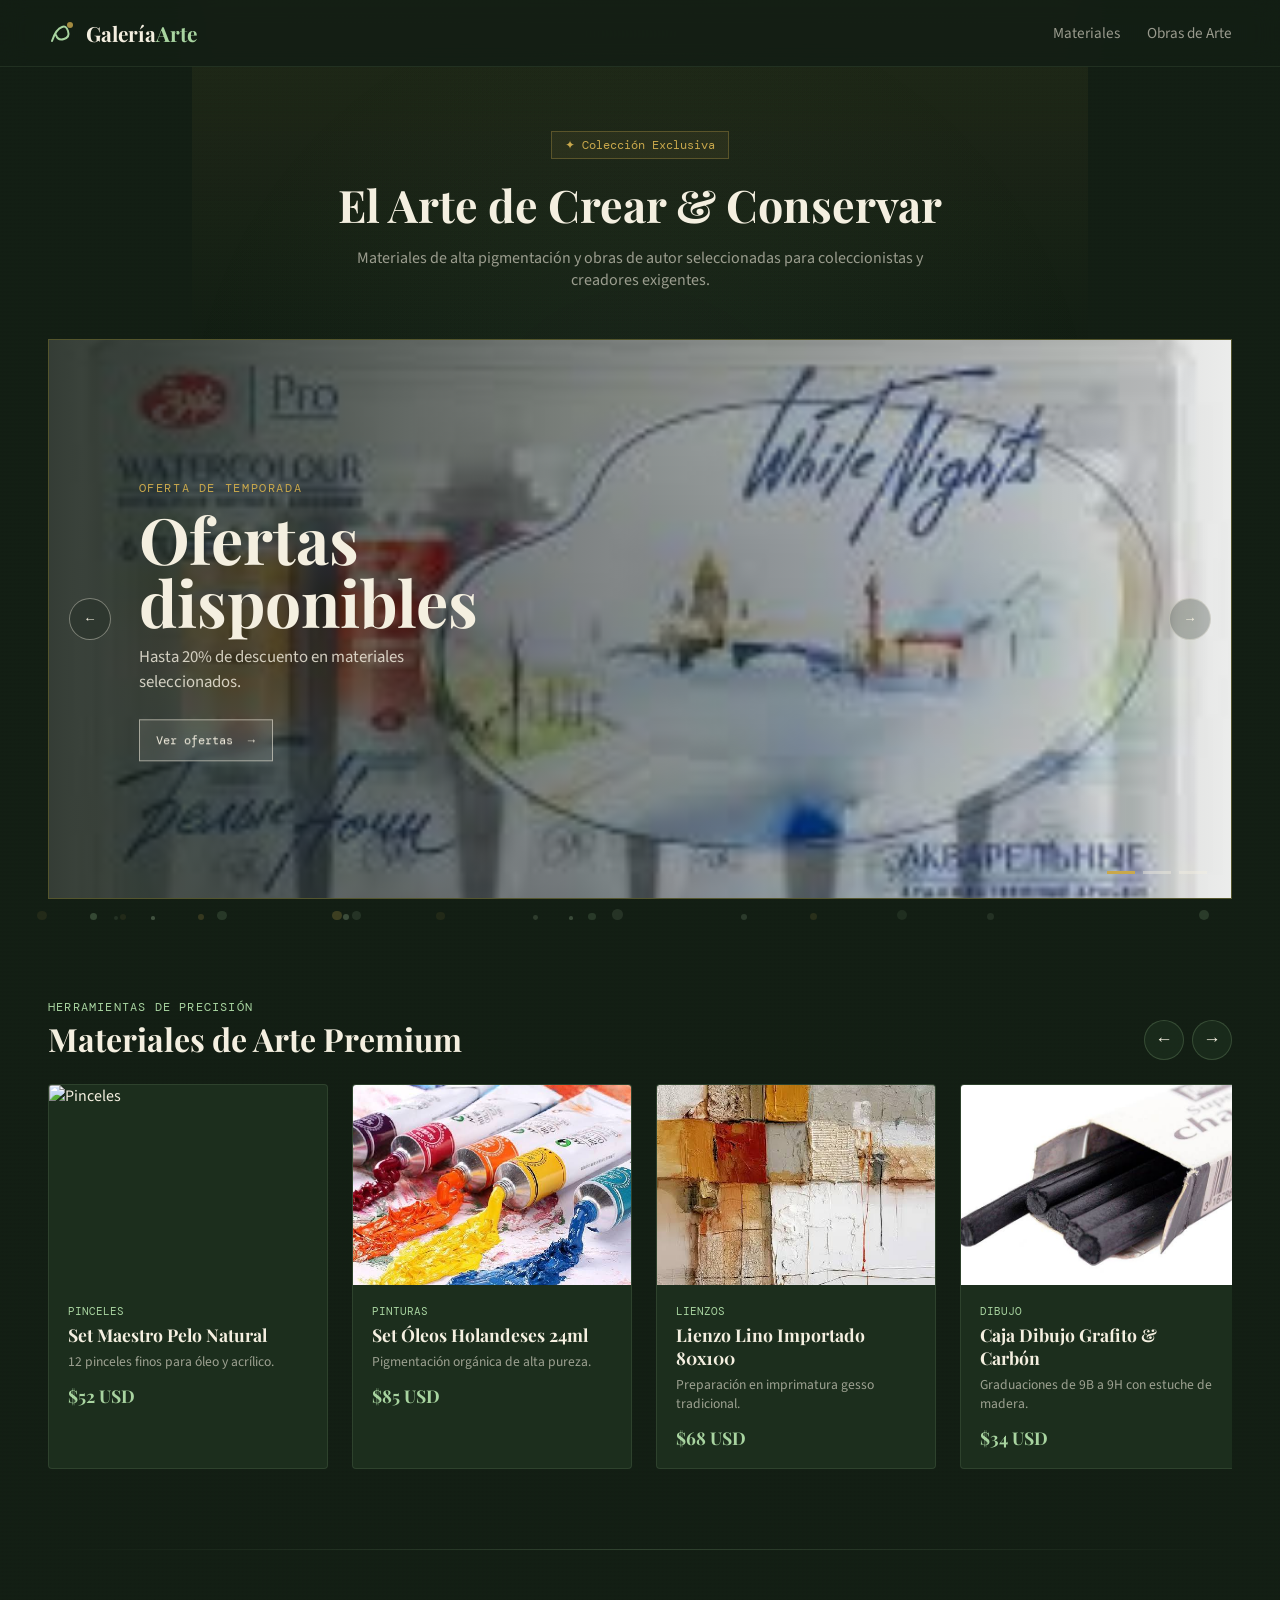
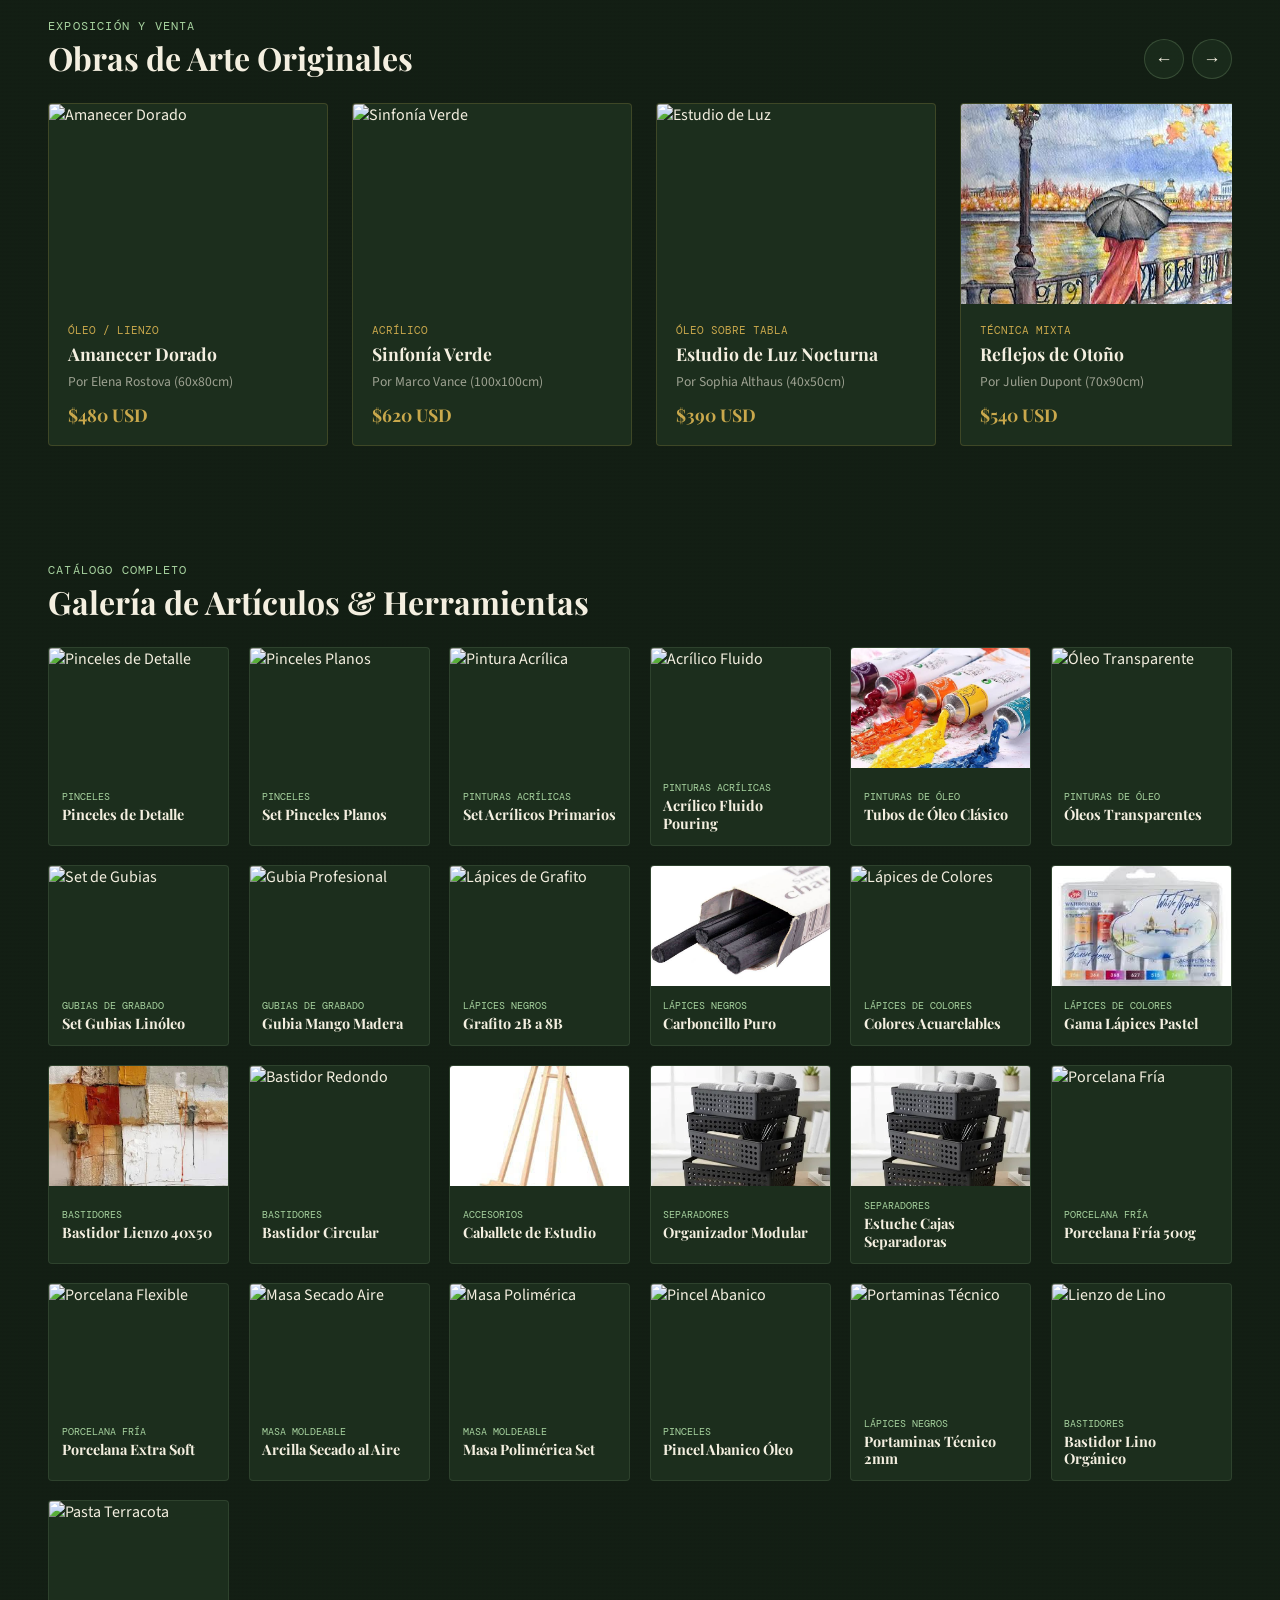
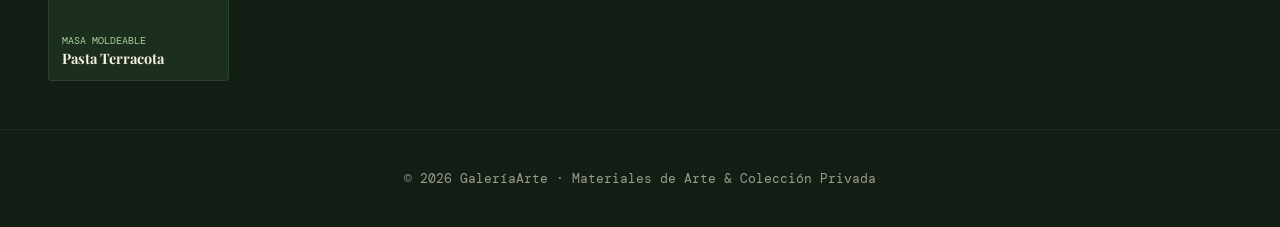
==== commit d861f459: "Change 'Hello World' to 'Goodbye World'" ====
--- a/index.html
+++ b/index.html
@@ -510,6 +510,6 @@
     </div>
   </div>
 
-  <script src="JavaScript"></script>
+  <script src="JavaScript.js"></script>
 </body>
 </html>
